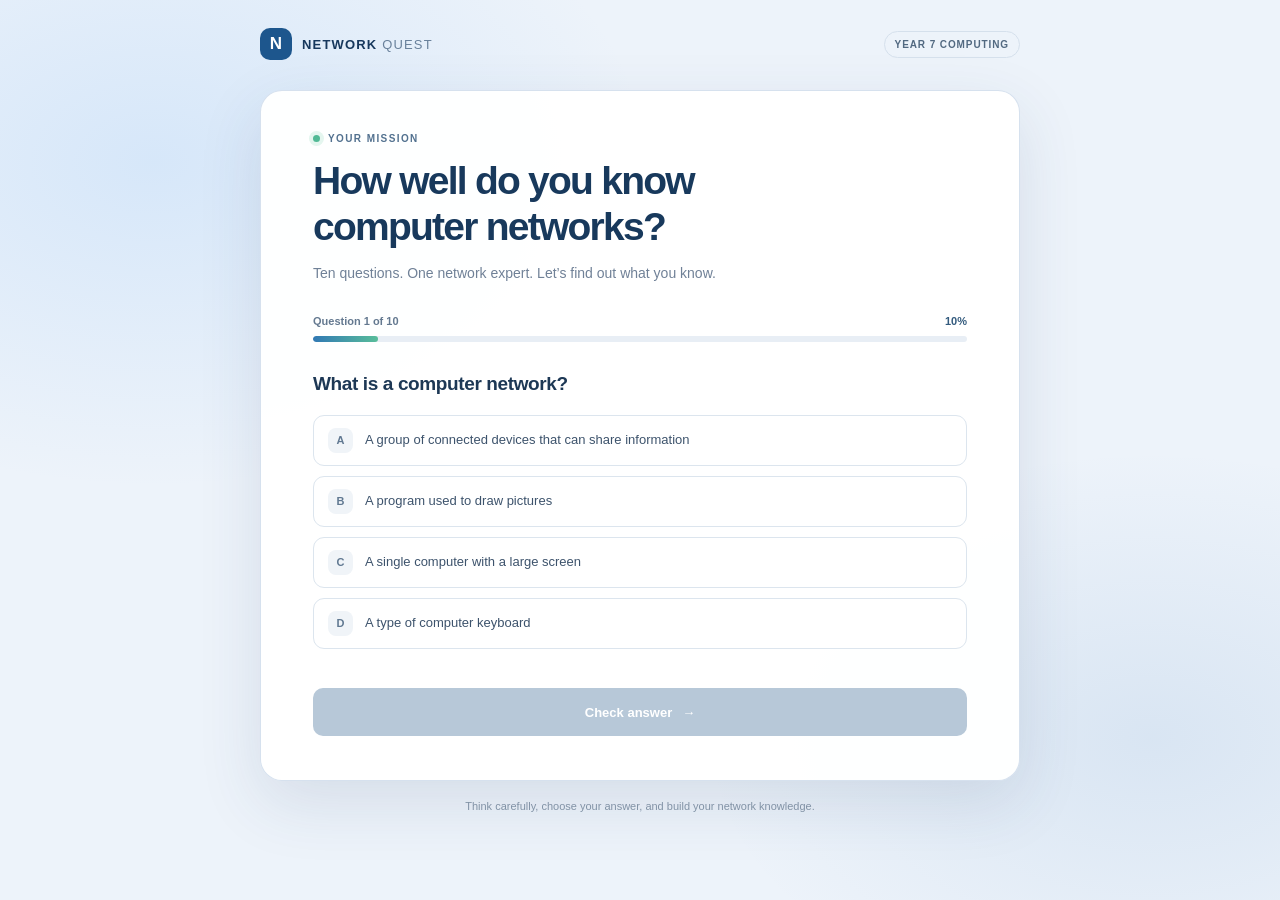
==== index.html @ 42d99a15 "Add files via upload" ====
<!doctype html>
<html lang="en">
<head>
  <meta charset="utf-8">
  <meta name="viewport" content="width=device-width, initial-scale=1">
  <meta name="theme-color" content="#142d4e">
  <title>Network Quest | Year 7 Computing</title>
  <link rel="stylesheet" href="styles.css">
  <script src="script.js" defer></script>
</head>
<body>
  <main class="page">
    <header class="site-header">
      <a class="brand" href="./" aria-label="Network Quest home">
        <span class="brand-mark" aria-hidden="true">N</span>
        <span>NETWORK <span class="brand-light">QUEST</span></span>
      </a>
      <span class="level-tag">YEAR 7 COMPUTING</span>
    </header>

    <section class="quiz-card" aria-labelledby="page-title">
      <div class="eyebrow"><span class="status-dot" aria-hidden="true"></span> YOUR MISSION</div>
      <h1 id="page-title">How well do you know<br>computer networks?</h1>
      <p class="intro">Ten questions. One network expert. Let’s find out what you know.</p>

      <div class="progress-area">
        <div class="progress-label">
          <span id="question-count">Question 1 of 10</span>
          <span id="progress-percent">10%</span>
        </div>
        <div
          id="progress-track"
          class="progress-track"
          role="progressbar"
          aria-label="Quiz progress"
          aria-valuemin="0"
          aria-valuemax="10"
          aria-valuenow="1"
        >
          <span id="progress-bar" class="progress-bar"></span>
        </div>
      </div>

      <div id="quiz-content">
        <h2 id="question" class="question" tabindex="-1"></h2>
        <form id="answer-form">
          <fieldset id="answers" class="answers">
            <legend class="visually-hidden">Choose one answer</legend>
          </fieldset>
          <p id="feedback" class="feedback" aria-live="polite"></p>
          <button id="submit-button" class="button button-primary" type="submit" disabled>
            Check answer <span aria-hidden="true">→</span>
          </button>
        </form>
      </div>

      <section id="results" class="results" aria-labelledby="results-title" hidden>
        <div id="result-icon" class="result-icon" aria-hidden="true">★</div>
        <p class="eyebrow">MISSION COMPLETE</p>
        <h2 id="results-title">Nice work!</h2>
        <p id="score-message" class="score-message"></p>
        <p id="score-detail" class="score-detail"></p>
        <button id="restart-button" class="button button-primary" type="button">
          Have another go <span aria-hidden="true">↻</span>
        </button>
      </section>
    </section>

    <footer>Think carefully, choose your answer, and build your network knowledge.</footer>
  </main>
</body>
</html>
---- styles.css ----
:root {
  color-scheme: light;
  font-family: "Segoe UI", Arial, sans-serif;
  color: #172a43;
  background: #edf3fa;
  font-synthesis: none;
  text-rendering: optimizeLegibility;
}

* {
  box-sizing: border-box;
}

body {
  min-width: 320px;
  min-height: 100vh;
  margin: 0;
  background:
    radial-gradient(ellipse at 12% 18%, rgba(116, 179, 246, 0.19), transparent 31rem),
    radial-gradient(ellipse at 90% 82%, rgba(53, 117, 184, 0.11), transparent 28rem),
    #edf3fa;
}

button,
input {
  font: inherit;
}

.page {
  width: min(100% - 40px, 760px);
  margin: 0 auto;
  padding: 28px 0 24px;
}

.site-header,
.brand,
.progress-label {
  display: flex;
  align-items: center;
  justify-content: space-between;
}

.site-header {
  margin-bottom: 30px;
}

.brand {
  justify-content: flex-start;
  gap: 10px;
  color: #17385d;
  font-family: "Segoe UI", Arial, sans-serif;
  font-size: 13px;
  font-weight: 700;
  letter-spacing: 0.09em;
  text-decoration: none;
}

.brand-mark {
  display: grid;
  width: 32px;
  height: 32px;
  place-items: center;
  border-radius: 10px;
  background: #1d568d;
  color: white;
  font-size: 17px;
  letter-spacing: 0;
}

.brand-light {
  color: #69819b;
  font-weight: 500;
}

.level-tag {
  padding: 7px 10px;
  border: 1px solid #d5e0ec;
  border-radius: 999px;
  color: #526981;
  font-size: 10px;
  font-weight: 700;
  letter-spacing: 0.09em;
}

.quiz-card {
  padding: 42px 52px 44px;
  border: 1px solid rgba(204, 218, 234, 0.8);
  border-radius: 22px;
  background: rgba(255, 255, 255, 0.96);
  box-shadow: 0 22px 65px rgba(41, 69, 103, 0.12);
}

.eyebrow {
  display: flex;
  align-items: center;
  gap: 8px;
  margin: 0 0 14px;
  color: #52718f;
  font-size: 10px;
  font-weight: 700;
  letter-spacing: 0.14em;
}

.status-dot {
  width: 7px;
  height: 7px;
  border-radius: 50%;
  background: #51b995;
  box-shadow: 0 0 0 4px #e4f6ef;
}

h1,
h2 {
  font-family: "Segoe UI", Arial, sans-serif;
}

h1 {
  margin: 0;
  color: #18395c;
  font-size: clamp(29px, 5vw, 39px);
  line-height: 1.17;
  letter-spacing: -0.045em;
}

.intro {
  margin: 13px 0 30px;
  color: #708197;
  font-size: 14px;
  line-height: 1.6;
}

.progress-area {
  margin-bottom: 28px;
}

.progress-label {
  margin-bottom: 9px;
  color: #647990;
  font-size: 11px;
  font-weight: 600;
}

.progress-label span:last-child {
  color: #345b7e;
}

.progress-track {
  height: 6px;
  overflow: hidden;
  border-radius: 99px;
  background: #e8eef5;
}

.progress-bar {
  display: block;
  width: 10%;
  height: 100%;
  border-radius: inherit;
  background: linear-gradient(90deg, #3179b4, #58bd9a);
  transition: width 180ms ease;
}

.question {
  margin: 0 0 18px;
  color: #1d3855;
  font-size: 19px;
  line-height: 1.45;
  letter-spacing: -0.02em;
}

.answers {
  display: grid;
  gap: 10px;
  margin: 0;
  padding: 0;
  border: 0;
}

.answer-option {
  position: relative;
}

.answer-option input {
  position: absolute;
  width: 1px;
  height: 1px;
  opacity: 0;
}

.answer-option label {
  display: flex;
  align-items: center;
  min-height: 51px;
  gap: 12px;
  padding: 10px 14px;
  border: 1px solid #dce5ee;
  border-radius: 11px;
  background: #fff;
  color: #3d536c;
  cursor: pointer;
  font-size: 13px;
  line-height: 1.45;
  transition: border-color 140ms ease, background 140ms ease, transform 140ms ease;
}

.answer-option label:hover {
  transform: translateY(-1px);
  border-color: #9eb9d1;
  background: #f8fbfe;
}

.answer-option input:focus-visible + label {
  outline: 3px solid rgba(50, 121, 180, 0.3);
  outline-offset: 2px;
}

.answer-option input:checked + label {
  border-color: #3982b7;
  background: #f0f8fc;
  color: #214e73;
}

.answer-letter {
  display: grid;
  width: 25px;
  height: 25px;
  flex: 0 0 auto;
  place-items: center;
  border-radius: 8px;
  background: #f0f4f8;
  color: #607891;
  font-size: 11px;
  font-weight: 700;
}

.answer-option input:checked + label .answer-letter {
  background: #dceef8;
  color: #236897;
}

.answer-option.is-correct label {
  border-color: #62b99a;
  background: #f0fbf6;
}

.answer-option.is-incorrect label {
  border-color: #e39b94;
  background: #fff6f4;
}

.feedback {
  min-height: 22px;
  margin: 12px 0 5px;
  color: #60758b;
  font-size: 12px;
  line-height: 1.5;
}

.feedback.is-correct {
  color: #267c5c;
}

.feedback.is-incorrect {
  color: #a44d43;
}

.button {
  display: flex;
  width: 100%;
  min-height: 48px;
  align-items: center;
  justify-content: center;
  gap: 10px;
  border: 0;
  border-radius: 10px;
  cursor: pointer;
  font-size: 13px;
  font-weight: 700;
  transition: background 140ms ease, transform 140ms ease;
}

.button:hover:not(:disabled) {
  transform: translateY(-1px);
}

.button:focus-visible,
.restart-button:focus-visible {
  outline: 3px solid rgba(50, 121, 180, 0.35);
  outline-offset: 3px;
}

.button-primary {
  background: #1d568d;
  color: white;
}

.button-primary:hover:not(:disabled) {
  background: #164879;
}

.button-primary:disabled {
  background: #b7c8d8;
  cursor: not-allowed;
}

.results {
  padding-top: 5px;
  text-align: center;
}

.result-icon {
  display: grid;
  width: 64px;
  height: 64px;
  margin: 0 auto 20px;
  place-items: center;
  border-radius: 20px;
  background: #e8f7f0;
  color: #31916e;
  font-size: 30px;
}

.results .eyebrow {
  justify-content: center;
}

.results h2 {
  margin: 0;
  color: #18395c;
  font-size: 32px;
  letter-spacing: -0.04em;
}

.score-message {
  margin: 10px 0 4px;
  color: #345b7e;
  font-size: 23px;
  font-weight: 700;
}

.score-detail {
  margin: 0 0 25px;
  color: #74869a;
  font-size: 13px;
}

footer {
  padding: 19px 10px 0;
  color: #8192a5;
  font-size: 11px;
  text-align: center;
}

.visually-hidden {
  position: absolute;
  width: 1px;
  height: 1px;
  overflow: hidden;
  clip: rect(0, 0, 0, 0);
  white-space: nowrap;
  clip-path: inset(50%);
}

[hidden] {
  display: none !important;
}

@media (max-width: 560px) {
  .page {
    width: min(100% - 24px, 760px);
    padding-top: 17px;
  }

  .site-header {
    margin-bottom: 19px;
  }

  .quiz-card {
    padding: 30px 22px 29px;
    border-radius: 17px;
  }

  .intro {
    margin-bottom: 24px;
  }
}

@media (prefers-reduced-motion: reduce) {
  *,
  *::before,
  *::after {
    scroll-behavior: auto !important;
    transition-duration: 0.01ms !important;
  }
}
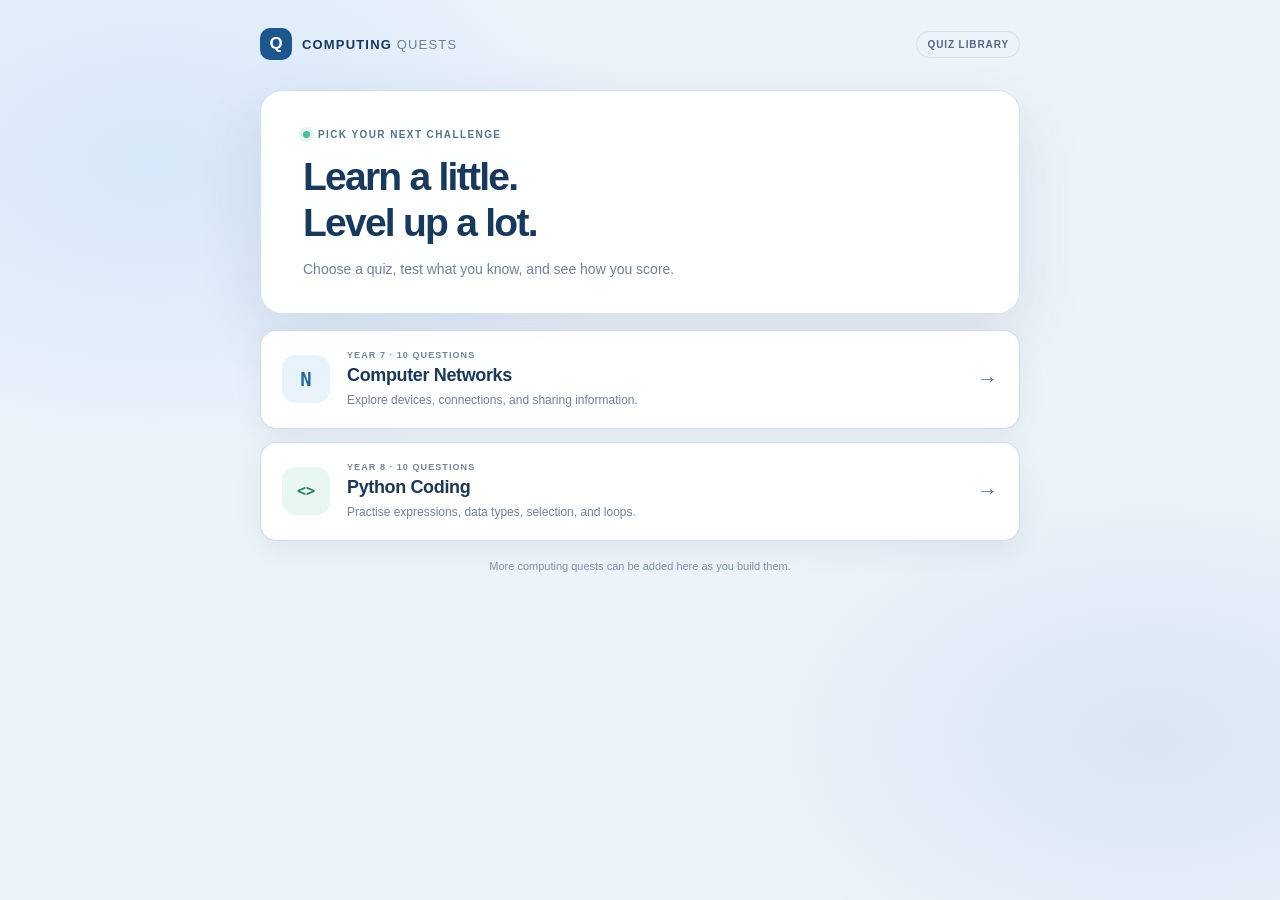
==== commit 8422c2bf: "Add Python quiz and quiz landing page Move the existing networks quiz to its own page and share the " ====
--- a/index.html
+++ b/index.html
@@ -4,69 +4,48 @@
   <meta charset="utf-8">
   <meta name="viewport" content="width=device-width, initial-scale=1">
   <meta name="theme-color" content="#142d4e">
-  <title>Network Quest | Year 7 Computing</title>
+  <meta name="description" content="Choose a computing quiz and test your knowledge.">
+  <title>Computing Quests | Quiz Library</title>
   <link rel="stylesheet" href="styles.css">
-  <script src="script.js" defer></script>
 </head>
 <body>
   <main class="page">
     <header class="site-header">
-      <a class="brand" href="./" aria-label="Network Quest home">
-        <span class="brand-mark" aria-hidden="true">N</span>
-        <span>NETWORK <span class="brand-light">QUEST</span></span>
+      <a class="brand" href="./" aria-label="Computing Quests home">
+        <span class="brand-mark" aria-hidden="true">Q</span>
+        <span>COMPUTING <span class="brand-light">QUESTS</span></span>
       </a>
-      <span class="level-tag">YEAR 7 COMPUTING</span>
+      <span class="level-tag">QUIZ LIBRARY</span>
     </header>
 
-    <section class="quiz-card" aria-labelledby="page-title">
-      <div class="eyebrow"><span class="status-dot" aria-hidden="true"></span> YOUR MISSION</div>
-      <h1 id="page-title">How well do you know<br>computer networks?</h1>
-      <p class="intro">Ten questions. One network expert. Let’s find out what you know.</p>
-
-      <div class="progress-area">
-        <div class="progress-label">
-          <span id="question-count">Question 1 of 10</span>
-          <span id="progress-percent">10%</span>
-        </div>
-        <div
-          id="progress-track"
-          class="progress-track"
-          role="progressbar"
-          aria-label="Quiz progress"
-          aria-valuemin="0"
-          aria-valuemax="10"
-          aria-valuenow="1"
-        >
-          <span id="progress-bar" class="progress-bar"></span>
-        </div>
-      </div>
-
-      <div id="quiz-content">
-        <h2 id="question" class="question" tabindex="-1"></h2>
-        <form id="answer-form">
-          <fieldset id="answers" class="answers">
-            <legend class="visually-hidden">Choose one answer</legend>
-          </fieldset>
-          <p id="feedback" class="feedback" aria-live="polite"></p>
-          <button id="submit-button" class="button button-primary" type="submit" disabled>
-            Check answer <span aria-hidden="true">→</span>
-          </button>
-        </form>
-      </div>
-
-      <section id="results" class="results" aria-labelledby="results-title" hidden>
-        <div id="result-icon" class="result-icon" aria-hidden="true">★</div>
-        <p class="eyebrow">MISSION COMPLETE</p>
-        <h2 id="results-title">Nice work!</h2>
-        <p id="score-message" class="score-message"></p>
-        <p id="score-detail" class="score-detail"></p>
-        <button id="restart-button" class="button button-primary" type="button">
-          Have another go <span aria-hidden="true">↻</span>
-        </button>
-      </section>
+    <section class="home-intro" aria-labelledby="page-title">
+      <div class="eyebrow"><span class="status-dot" aria-hidden="true"></span> PICK YOUR NEXT CHALLENGE</div>
+      <h1 id="page-title">Learn a little.<br>Level up a lot.</h1>
+      <p class="intro">Choose a quiz, test what you know, and see how you score.</p>
     </section>
 
-    <footer>Think carefully, choose your answer, and build your network knowledge.</footer>
+    <section class="quiz-list" aria-label="Available quizzes">
+      <a class="quiz-link-card" href="network/">
+        <span class="quiz-card-icon network-icon" aria-hidden="true">N</span>
+        <span class="quiz-link-copy">
+          <span class="quiz-link-meta">YEAR 7 · 10 QUESTIONS</span>
+          <span class="quiz-link-title">Computer Networks</span>
+          <span class="quiz-link-description">Explore devices, connections, and sharing information.</span>
+        </span>
+        <span class="quiz-link-arrow" aria-hidden="true">→</span>
+      </a>
+      <a class="quiz-link-card" href="python/">
+        <span class="quiz-card-icon python-icon" aria-hidden="true">&lt;&gt;</span>
+        <span class="quiz-link-copy">
+          <span class="quiz-link-meta">YEAR 8 · 10 QUESTIONS</span>
+          <span class="quiz-link-title">Python Coding</span>
+          <span class="quiz-link-description">Practise expressions, data types, selection, and loops.</span>
+        </span>
+        <span class="quiz-link-arrow" aria-hidden="true">→</span>
+      </a>
+    </section>
+
+    <footer>More computing quests can be added here as you build them.</footer>
   </main>
 </body>
 </html>
--- a/styles.css
+++ b/styles.css
@@ -90,6 +90,101 @@
   box-shadow: 0 22px 65px rgba(41, 69, 103, 0.12);
 }
 
+.home-intro {
+  padding: 38px 42px 32px;
+  border: 1px solid rgba(204, 218, 234, 0.8);
+  border-radius: 22px;
+  background: rgba(255, 255, 255, 0.96);
+  box-shadow: 0 22px 65px rgba(41, 69, 103, 0.12);
+}
+
+.home-intro .intro {
+  margin-bottom: 0;
+}
+
+.quiz-list {
+  display: grid;
+  gap: 13px;
+  margin-top: 16px;
+}
+
+.quiz-link-card {
+  display: flex;
+  align-items: center;
+  gap: 17px;
+  padding: 19px 21px;
+  border: 1px solid rgba(204, 218, 234, 0.9);
+  border-radius: 16px;
+  background: rgba(255, 255, 255, 0.96);
+  box-shadow: 0 10px 28px rgba(41, 69, 103, 0.07);
+  color: inherit;
+  text-decoration: none;
+  transition: transform 140ms ease, border-color 140ms ease, box-shadow 140ms ease;
+}
+
+.quiz-link-card:hover {
+  transform: translateY(-2px);
+  border-color: #9eb9d1;
+  box-shadow: 0 15px 34px rgba(41, 69, 103, 0.12);
+}
+
+.quiz-link-card:focus-visible {
+  outline: 3px solid rgba(50, 121, 180, 0.35);
+  outline-offset: 3px;
+}
+
+.quiz-card-icon {
+  display: grid;
+  width: 48px;
+  height: 48px;
+  flex: 0 0 auto;
+  place-items: center;
+  border-radius: 14px;
+  background: #e7f2fb;
+  color: #236897;
+  font-family: Consolas, monospace;
+  font-size: 19px;
+  font-weight: 700;
+}
+
+.python-icon {
+  background: #e8f7f0;
+  color: #267c5c;
+  font-size: 15px;
+}
+
+.quiz-link-copy {
+  display: grid;
+  flex: 1;
+  gap: 5px;
+}
+
+.quiz-link-meta {
+  color: #71859a;
+  font-size: 9px;
+  font-weight: 700;
+  letter-spacing: 0.12em;
+}
+
+.quiz-link-title {
+  color: #1d3855;
+  font-family: "Segoe UI", Arial, sans-serif;
+  font-size: 18px;
+  font-weight: 700;
+  letter-spacing: -0.02em;
+}
+
+.quiz-link-description {
+  color: #708197;
+  font-size: 12px;
+  line-height: 1.5;
+}
+
+.quiz-link-arrow {
+  color: #52718f;
+  font-size: 21px;
+}
+
 .eyebrow {
   display: flex;
   align-items: center;
@@ -166,6 +261,7 @@
   font-size: 19px;
   line-height: 1.45;
   letter-spacing: -0.02em;
+  white-space: pre-wrap;
 }
 
 .answers {
@@ -380,6 +476,30 @@
     border-radius: 17px;
   }
 
+  .home-intro {
+    padding: 30px 22px 25px;
+    border-radius: 17px;
+  }
+
+  .quiz-link-card {
+    gap: 12px;
+    padding: 15px 13px;
+  }
+
+  .quiz-card-icon {
+    width: 40px;
+    height: 40px;
+    border-radius: 12px;
+  }
+
+  .quiz-link-title {
+    font-size: 16px;
+  }
+
+  .quiz-link-description {
+    font-size: 11px;
+  }
+
   .intro {
     margin-bottom: 24px;
   }
